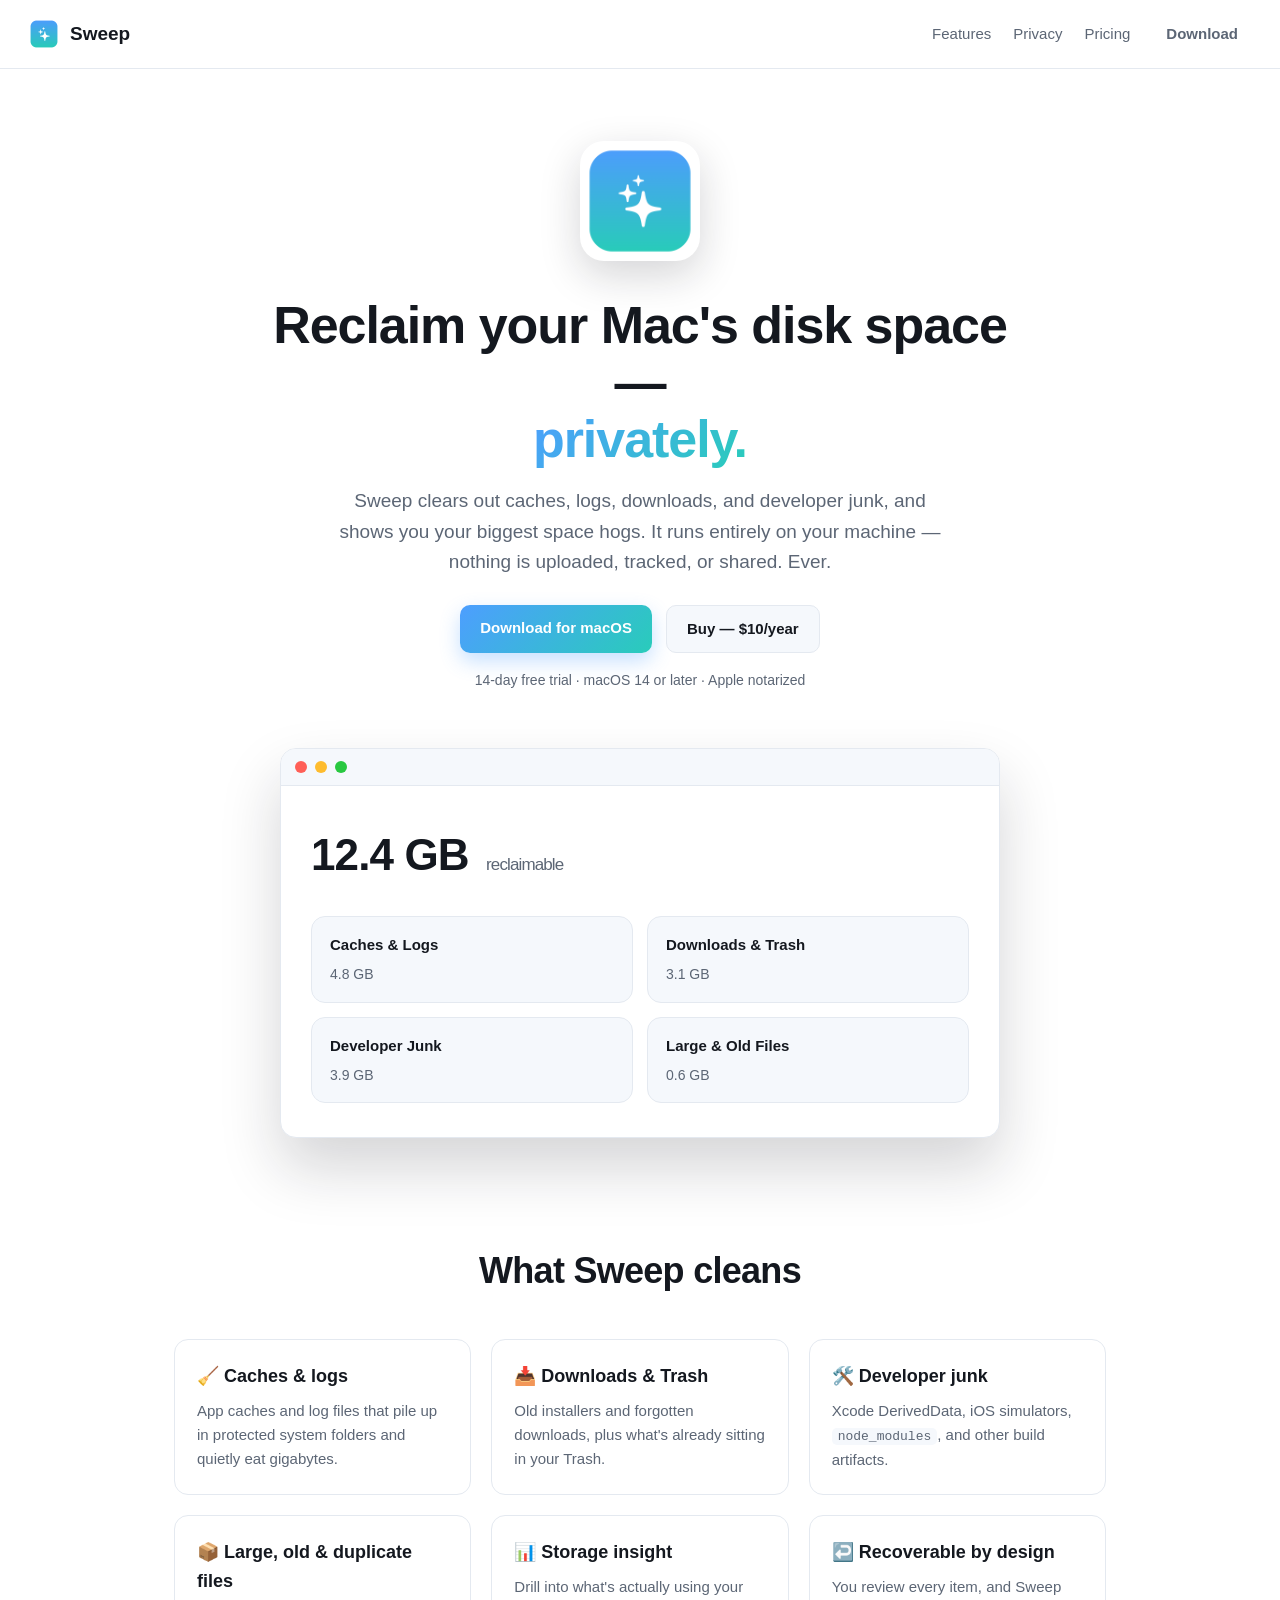
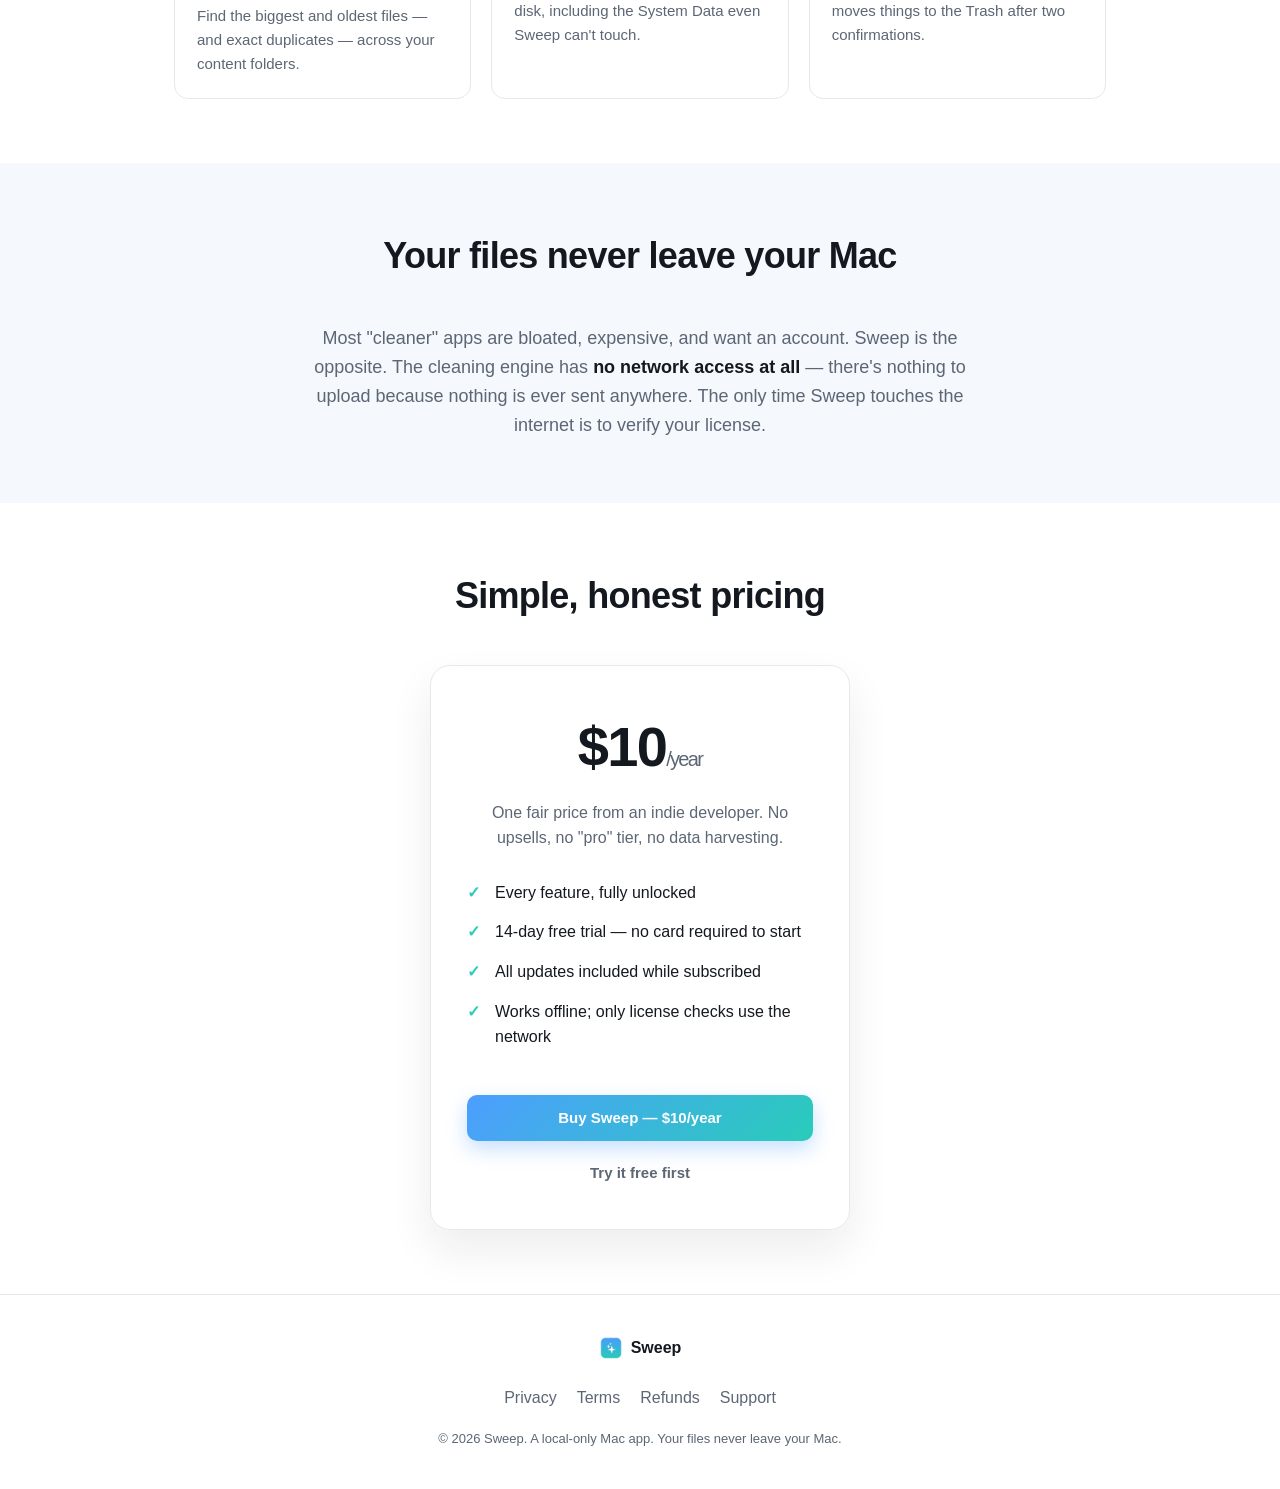
==== index.html @ a2a2dd5b "Add Sweep landing page and store legal pages Co-Authored-By: Claude Opus 4.8 <noreply@anthropic.com>" ====
<!DOCTYPE html>
<html lang="en">
<head>
  <meta charset="UTF-8" />
  <meta name="viewport" content="width=device-width, initial-scale=1.0" />
  <title>Sweep — a fast, private Mac cleaner</title>
  <meta name="description" content="Sweep reclaims disk space on your Mac by clearing caches, logs, downloads, and developer junk. Runs entirely on your machine — your files never leave your Mac. $10/year." />
  <link rel="icon" href="assets/icon.png" />
  <link rel="stylesheet" href="styles.css" />
  <!-- Open Graph / social preview -->
  <meta property="og:title" content="Sweep — a fast, private Mac cleaner" />
  <meta property="og:description" content="Reclaim disk space on your Mac. Runs entirely offline — your files never leave your Mac. $10/year." />
  <meta property="og:image" content="assets/icon.png" />
  <meta property="og:type" content="website" />

  <!-- Lemon Squeezy checkout overlay. Loads lemon.js so Buy buttons open the
       overlay instead of a full page redirect. Harmless until you add a store. -->
  <script src="https://app.lemonsqueezy.com/js/lemon.js" defer></script>
</head>
<body>
  <header class="nav">
    <a class="brand" href="#top">
      <img src="assets/icon.png" alt="Sweep icon" width="32" height="32" />
      <span>Sweep</span>
    </a>
    <nav class="nav-links">
      <a href="#features">Features</a>
      <a href="#privacy">Privacy</a>
      <a href="#pricing">Pricing</a>
      <a class="btn btn-ghost" href="https://github.com/alyakan/sweep-app/releases/latest">Download</a>
    </nav>
  </header>

  <main id="top">
    <!-- HERO -->
    <section class="hero">
      <img class="hero-icon" src="assets/icon.png" alt="Sweep app icon" width="120" height="120" />
      <h1>Reclaim your Mac's disk space —<br /><span class="grad">privately.</span></h1>
      <p class="lede">
        Sweep clears out caches, logs, downloads, and developer junk, and shows you
        your biggest space hogs. It runs entirely on your machine — nothing is
        uploaded, tracked, or shared. Ever.
      </p>
      <div class="cta-row">
        <!-- Points at the latest GitHub Release of this repo (sweep-app). -->
        <a class="btn btn-primary" href="https://github.com/alyakan/sweep-app/releases/latest">Download for macOS</a>
        <!-- TODO: replace BUY_URL with your Lemon Squeezy product/checkout URL.
             With lemon.js loaded and the class below, it opens as an overlay. -->
        <a class="btn btn-secondary lemonsqueezy-button" href="BUY_URL">Buy — $10/year</a>
      </div>
      <p class="hero-note">14-day free trial · macOS 14 or later · Apple notarized</p>

      <!-- App preview. Drop a real screenshot at assets/screenshot.png and it
           replaces this mock automatically. -->
      <div class="preview">
        <div class="window">
          <div class="titlebar"><span class="dot red"></span><span class="dot yellow"></span><span class="dot green"></span></div>
          <div class="window-body">
            <div class="stat">12.4 GB <span>reclaimable</span></div>
            <div class="cards">
              <div class="card"><b>Caches &amp; Logs</b><span>4.8 GB</span></div>
              <div class="card"><b>Downloads &amp; Trash</b><span>3.1 GB</span></div>
              <div class="card"><b>Developer Junk</b><span>3.9 GB</span></div>
              <div class="card"><b>Large &amp; Old Files</b><span>0.6 GB</span></div>
            </div>
          </div>
        </div>
      </div>
    </section>

    <!-- FEATURES -->
    <section id="features" class="section">
      <h2>What Sweep cleans</h2>
      <div class="feature-grid">
        <div class="feature">
          <h3>🧹 Caches &amp; logs</h3>
          <p>App caches and log files that pile up in protected system folders and quietly eat gigabytes.</p>
        </div>
        <div class="feature">
          <h3>📥 Downloads &amp; Trash</h3>
          <p>Old installers and forgotten downloads, plus what's already sitting in your Trash.</p>
        </div>
        <div class="feature">
          <h3>🛠️ Developer junk</h3>
          <p>Xcode DerivedData, iOS simulators, <code>node_modules</code>, and other build artifacts.</p>
        </div>
        <div class="feature">
          <h3>📦 Large, old &amp; duplicate files</h3>
          <p>Find the biggest and oldest files — and exact duplicates — across your content folders.</p>
        </div>
        <div class="feature">
          <h3>📊 Storage insight</h3>
          <p>Drill into what's actually using your disk, including the System Data even Sweep can't touch.</p>
        </div>
        <div class="feature">
          <h3>↩️ Recoverable by design</h3>
          <p>You review every item, and Sweep moves things to the Trash after two confirmations.</p>
        </div>
      </div>
    </section>

    <!-- PRIVACY -->
    <section id="privacy" class="section privacy">
      <h2>Your files never leave your Mac</h2>
      <p class="privacy-lede">
        Most "cleaner" apps are bloated, expensive, and want an account. Sweep is the
        opposite. The cleaning engine has <strong>no network access at all</strong> —
        there's nothing to upload because nothing is ever sent anywhere. The only time
        Sweep touches the internet is to verify your license.
      </p>
    </section>

    <!-- PRICING -->
    <section id="pricing" class="section">
      <h2>Simple, honest pricing</h2>
      <div class="price-card">
        <div class="price">$10<span>/year</span></div>
        <p class="price-sub">One fair price from an indie developer. No upsells, no "pro" tier, no data harvesting.</p>
        <ul class="price-list">
          <li>Every feature, fully unlocked</li>
          <li>14-day free trial — no card required to start</li>
          <li>All updates included while subscribed</li>
          <li>Works offline; only license checks use the network</li>
        </ul>
        <a class="btn btn-primary lemonsqueezy-button" href="BUY_URL">Buy Sweep — $10/year</a>
        <a class="btn btn-ghost" href="https://github.com/alyakan/sweep-app/releases/latest">Try it free first</a>
      </div>
    </section>
  </main>

  <footer class="footer">
    <div class="footer-brand">
      <img src="assets/icon.png" alt="Sweep icon" width="24" height="24" />
      <span>Sweep</span>
    </div>
    <nav class="footer-links">
      <a href="privacy.html">Privacy</a>
      <a href="terms.html">Terms</a>
      <a href="refund.html">Refunds</a>
      <!-- TODO: set your real support email -->
      <a href="mailto:aly.yakan@gmail.com">Support</a>
    </nav>
    <p class="copyright">© 2026 Sweep. A local-only Mac app. Your files never leave your Mac.</p>
  </footer>
</body>
</html>
---- styles.css ----
:root {
  --blue: #4d9eff;
  --teal: #29ccba;
  --ink: #14181f;
  --muted: #5c6675;
  --bg: #ffffff;
  --bg-soft: #f5f8fc;
  --border: #e4e9f0;
  --radius: 14px;
  --grad: linear-gradient(135deg, var(--blue), var(--teal));
}

* { box-sizing: border-box; }

html { scroll-behavior: smooth; }

body {
  margin: 0;
  font-family: -apple-system, BlinkMacSystemFont, "Segoe UI", Roboto, Helvetica, Arial, sans-serif;
  color: var(--ink);
  background: var(--bg);
  line-height: 1.6;
  -webkit-font-smoothing: antialiased;
}

a { color: inherit; text-decoration: none; }

/* NAV */
.nav {
  position: sticky;
  top: 0;
  z-index: 10;
  display: flex;
  align-items: center;
  justify-content: space-between;
  padding: 14px 28px;
  background: rgba(255, 255, 255, 0.8);
  backdrop-filter: saturate(180%) blur(14px);
  border-bottom: 1px solid var(--border);
}
.brand { display: flex; align-items: center; gap: 10px; font-weight: 700; font-size: 19px; }
.brand img { border-radius: 8px; }
.nav-links { display: flex; align-items: center; gap: 22px; font-size: 15px; color: var(--muted); }
.nav-links a:hover { color: var(--ink); }

/* BUTTONS */
.btn {
  display: inline-block;
  padding: 11px 20px;
  border-radius: 10px;
  font-weight: 600;
  font-size: 15px;
  cursor: pointer;
  transition: transform 0.12s ease, box-shadow 0.12s ease, background 0.12s ease;
}
.btn:hover { transform: translateY(-1px); }
.btn-primary { background: var(--grad); color: #fff; box-shadow: 0 8px 20px rgba(77, 158, 255, 0.32); }
.btn-secondary { background: var(--bg-soft); color: var(--ink); border: 1px solid var(--border); }
.btn-ghost { background: transparent; color: var(--muted); padding: 8px 14px; }
.btn-ghost:hover { color: var(--ink); }

/* HERO */
.hero { text-align: center; padding: 72px 20px 40px; max-width: 820px; margin: 0 auto; }
.hero-icon { border-radius: 24px; box-shadow: 0 14px 40px rgba(20, 24, 31, 0.18); }
.hero h1 { font-size: clamp(34px, 6vw, 52px); line-height: 1.1; margin: 28px 0 18px; letter-spacing: -0.02em; }
.grad { background: var(--grad); -webkit-background-clip: text; background-clip: text; color: transparent; }
.lede { font-size: 19px; color: var(--muted); max-width: 620px; margin: 0 auto 28px; }
.cta-row { display: flex; gap: 14px; justify-content: center; flex-wrap: wrap; }
.hero-note { margin-top: 16px; font-size: 14px; color: var(--muted); }

/* APP PREVIEW MOCK */
.preview { margin: 56px auto 0; max-width: 720px; }
.window { border-radius: 16px; overflow: hidden; border: 1px solid var(--border); box-shadow: 0 30px 60px rgba(20, 24, 31, 0.18); background: #fff; }
.titlebar { display: flex; gap: 8px; padding: 12px 14px; background: var(--bg-soft); border-bottom: 1px solid var(--border); }
.dot { width: 12px; height: 12px; border-radius: 50%; }
.dot.red { background: #ff5f57; } .dot.yellow { background: #febc2e; } .dot.green { background: #28c840; }
.window-body { padding: 34px 30px; text-align: left; }
.stat { font-size: 44px; font-weight: 800; letter-spacing: -0.02em; }
.stat span { font-size: 17px; font-weight: 500; color: var(--muted); margin-left: 6px; }
.cards { display: grid; grid-template-columns: repeat(2, 1fr); gap: 14px; margin-top: 26px; }
.card { border: 1px solid var(--border); border-radius: var(--radius); padding: 16px 18px; display: flex; flex-direction: column; gap: 6px; background: var(--bg-soft); }
.card b { font-size: 15px; } .card span { color: var(--muted); font-size: 14px; }

/* SECTIONS */
.section { max-width: 980px; margin: 0 auto; padding: 64px 24px; }
.section h2 { font-size: clamp(26px, 4vw, 36px); text-align: center; margin: 0 0 40px; letter-spacing: -0.02em; }

.feature-grid { display: grid; grid-template-columns: repeat(auto-fit, minmax(260px, 1fr)); gap: 20px; }
.feature { border: 1px solid var(--border); border-radius: var(--radius); padding: 22px; background: #fff; }
.feature h3 { margin: 0 0 8px; font-size: 18px; }
.feature p { margin: 0; color: var(--muted); font-size: 15px; }
.feature code { background: var(--bg-soft); padding: 1px 6px; border-radius: 5px; font-size: 13px; }

/* PRIVACY */
.privacy { text-align: center; background: var(--bg-soft); max-width: none; }
.privacy-lede { max-width: 680px; margin: 0 auto; font-size: 18px; color: var(--muted); }
.privacy-lede strong { color: var(--ink); }

/* PRICING */
.price-card { max-width: 420px; margin: 0 auto; border: 1px solid var(--border); border-radius: 20px; padding: 36px; text-align: center; box-shadow: 0 20px 44px rgba(20, 24, 31, 0.08); }
.price { font-size: 56px; font-weight: 800; letter-spacing: -0.03em; }
.price span { font-size: 20px; font-weight: 500; color: var(--muted); }
.price-sub { color: var(--muted); margin: 8px 0 22px; }
.price-list { list-style: none; padding: 0; margin: 0 0 26px; text-align: left; display: inline-block; }
.price-list li { padding: 7px 0 7px 28px; position: relative; }
.price-list li::before { content: "✓"; position: absolute; left: 0; color: var(--teal); font-weight: 800; }
.price-card .btn { display: block; margin-top: 12px; }

/* FOOTER */
.footer { border-top: 1px solid var(--border); padding: 40px 24px; text-align: center; color: var(--muted); }
.footer-brand { display: inline-flex; align-items: center; gap: 8px; font-weight: 700; color: var(--ink); }
.footer-brand img { border-radius: 6px; }
.footer-links { display: flex; gap: 20px; justify-content: center; margin: 18px 0; flex-wrap: wrap; }
.footer-links a:hover { color: var(--ink); }
.copyright { font-size: 13px; margin: 0; }

/* LEGAL PAGES */
.legal { max-width: 720px; margin: 0 auto; padding: 60px 24px; }
.legal h1 { font-size: 34px; letter-spacing: -0.02em; }
.legal h2 { font-size: 21px; margin-top: 32px; }
.legal p, .legal li { color: var(--muted); }
.legal .back { display: inline-block; margin-bottom: 24px; color: var(--blue); font-weight: 600; }

@media (max-width: 560px) {
  .nav-links a:not(.btn) { display: none; }
  .cards { grid-template-columns: 1fr; }
}
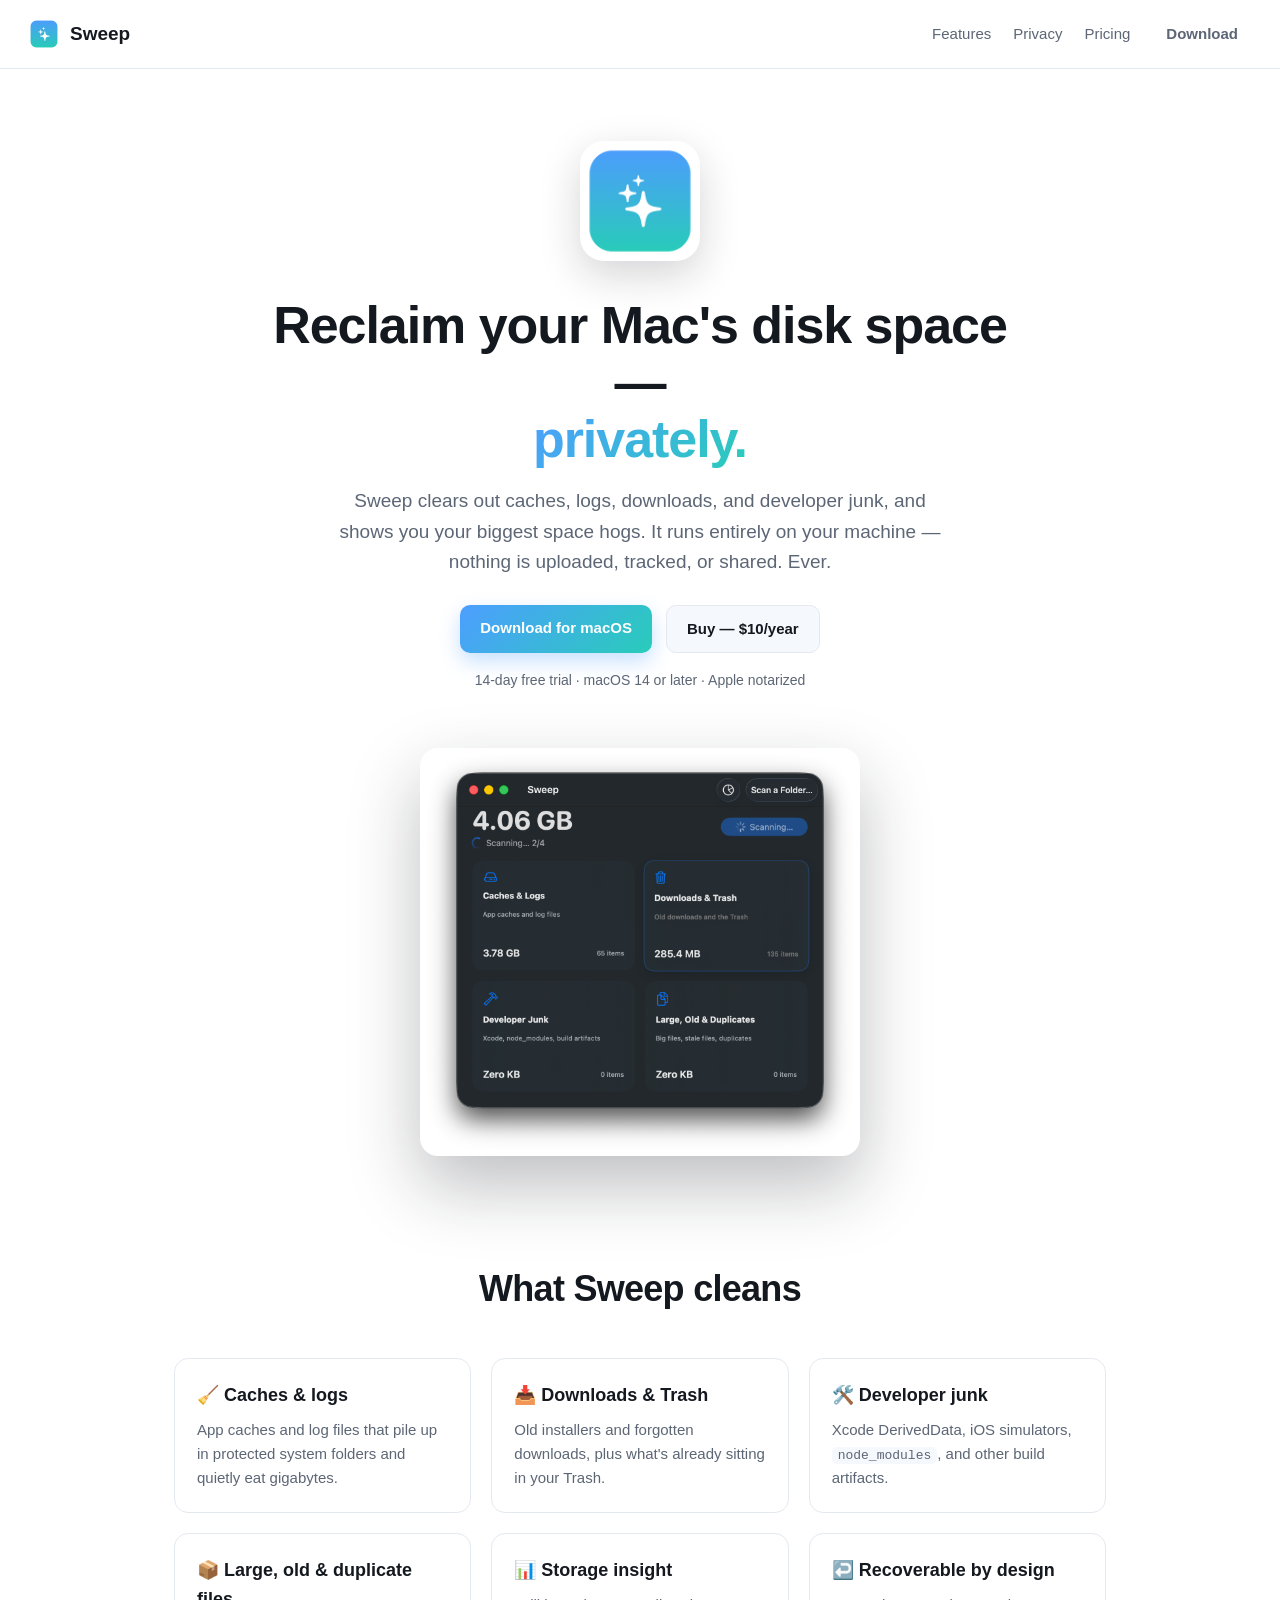
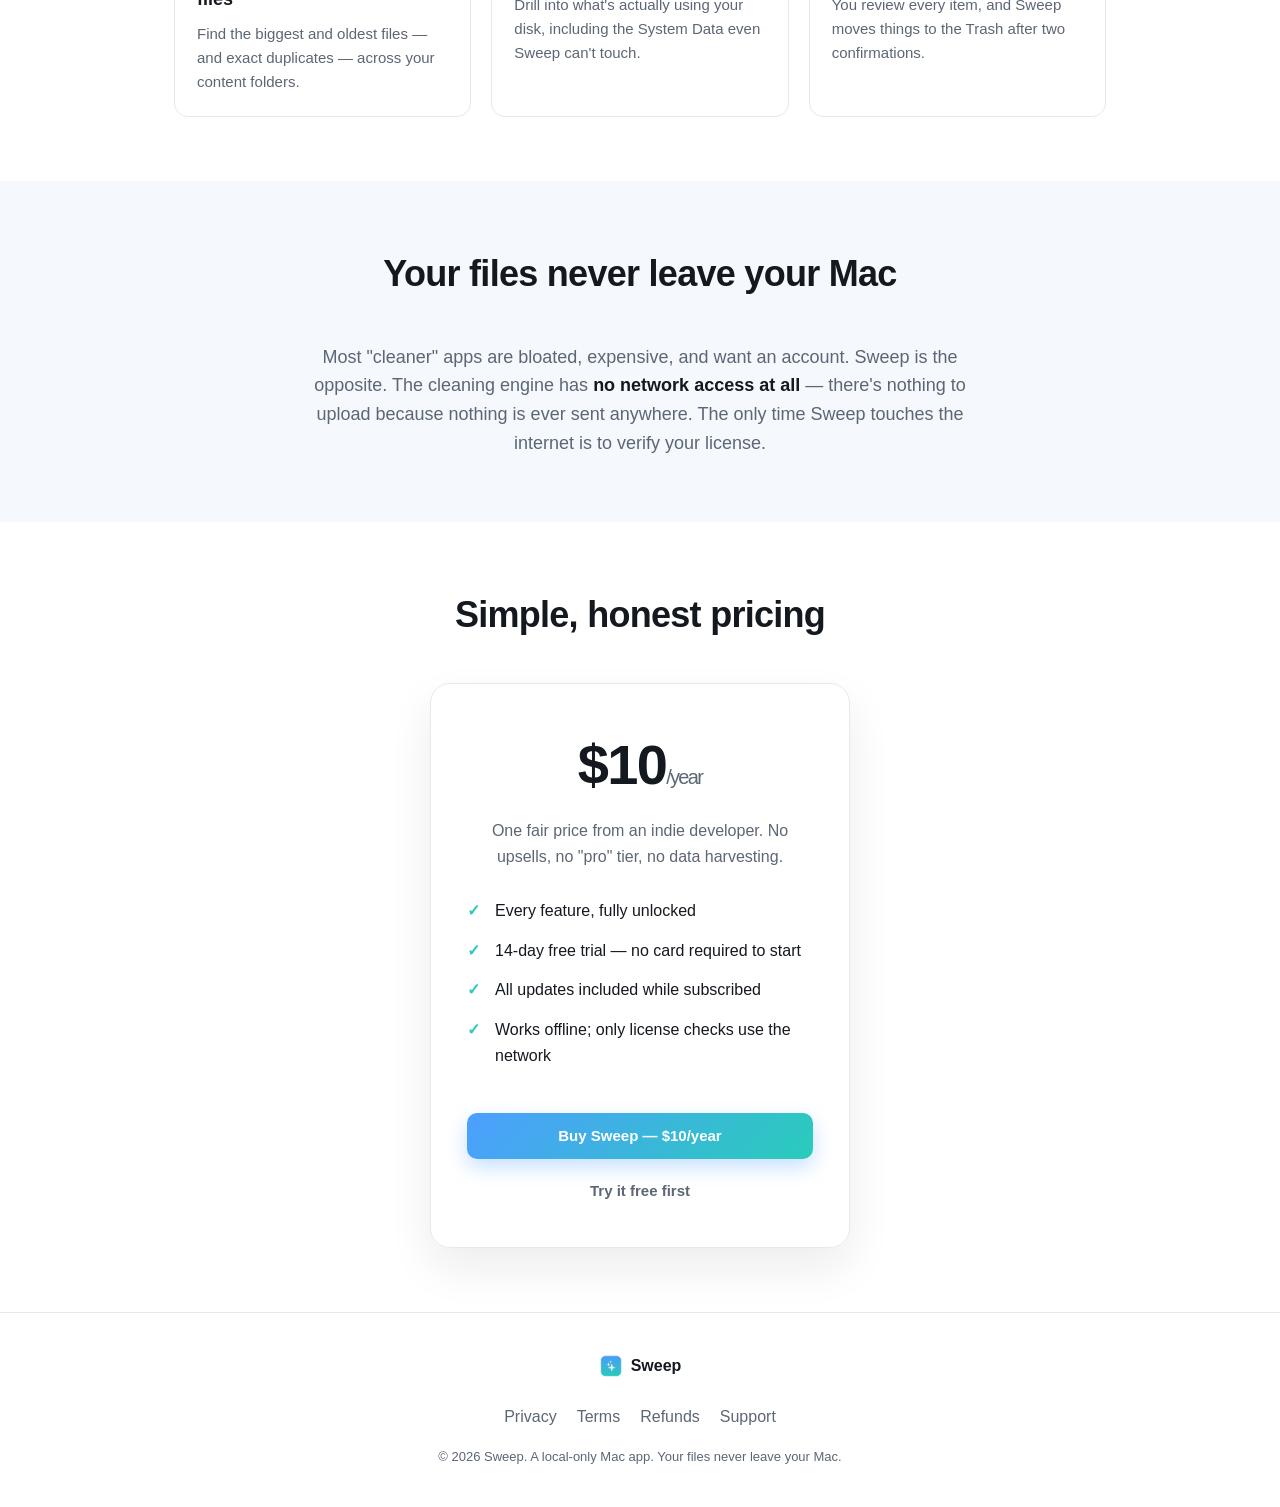
==== commit e0be4cdd: "Use real app screenshot in hero instead of CSS mock Co-Authored-By: Claude Opus 4.8 <noreply@anthrop" ====
--- a/index.html
+++ b/index.html
@@ -50,21 +50,9 @@
       </div>
       <p class="hero-note">14-day free trial · macOS 14 or later · Apple notarized</p>
 
-      <!-- App preview. Drop a real screenshot at assets/screenshot.png and it
-           replaces this mock automatically. -->
+      <!-- App preview screenshot. -->
       <div class="preview">
-        <div class="window">
-          <div class="titlebar"><span class="dot red"></span><span class="dot yellow"></span><span class="dot green"></span></div>
-          <div class="window-body">
-            <div class="stat">12.4 GB <span>reclaimable</span></div>
-            <div class="cards">
-              <div class="card"><b>Caches &amp; Logs</b><span>4.8 GB</span></div>
-              <div class="card"><b>Downloads &amp; Trash</b><span>3.1 GB</span></div>
-              <div class="card"><b>Developer Junk</b><span>3.9 GB</span></div>
-              <div class="card"><b>Large &amp; Old Files</b><span>0.6 GB</span></div>
-            </div>
-          </div>
-        </div>
+        <img src="assets/screenshot.png" alt="Sweep scanning a Mac — 4 GB reclaimable across caches, logs, downloads, and developer junk" />
       </div>
     </section>
 
--- a/styles.css
+++ b/styles.css
@@ -68,18 +68,9 @@
 .cta-row { display: flex; gap: 14px; justify-content: center; flex-wrap: wrap; }
 .hero-note { margin-top: 16px; font-size: 14px; color: var(--muted); }
 
-/* APP PREVIEW MOCK */
-.preview { margin: 56px auto 0; max-width: 720px; }
-.window { border-radius: 16px; overflow: hidden; border: 1px solid var(--border); box-shadow: 0 30px 60px rgba(20, 24, 31, 0.18); background: #fff; }
-.titlebar { display: flex; gap: 8px; padding: 12px 14px; background: var(--bg-soft); border-bottom: 1px solid var(--border); }
-.dot { width: 12px; height: 12px; border-radius: 50%; }
-.dot.red { background: #ff5f57; } .dot.yellow { background: #febc2e; } .dot.green { background: #28c840; }
-.window-body { padding: 34px 30px; text-align: left; }
-.stat { font-size: 44px; font-weight: 800; letter-spacing: -0.02em; }
-.stat span { font-size: 17px; font-weight: 500; color: var(--muted); margin-left: 6px; }
-.cards { display: grid; grid-template-columns: repeat(2, 1fr); gap: 14px; margin-top: 26px; }
-.card { border: 1px solid var(--border); border-radius: var(--radius); padding: 16px 18px; display: flex; flex-direction: column; gap: 6px; background: var(--bg-soft); }
-.card b { font-size: 15px; } .card span { color: var(--muted); font-size: 14px; }
+/* APP PREVIEW SCREENSHOT */
+.preview { margin: 56px auto 0; max-width: 440px; }
+.preview img { width: 100%; height: auto; display: block; border-radius: 18px; box-shadow: 0 30px 70px rgba(20, 24, 31, 0.28); }
 
 /* SECTIONS */
 .section { max-width: 980px; margin: 0 auto; padding: 64px 24px; }
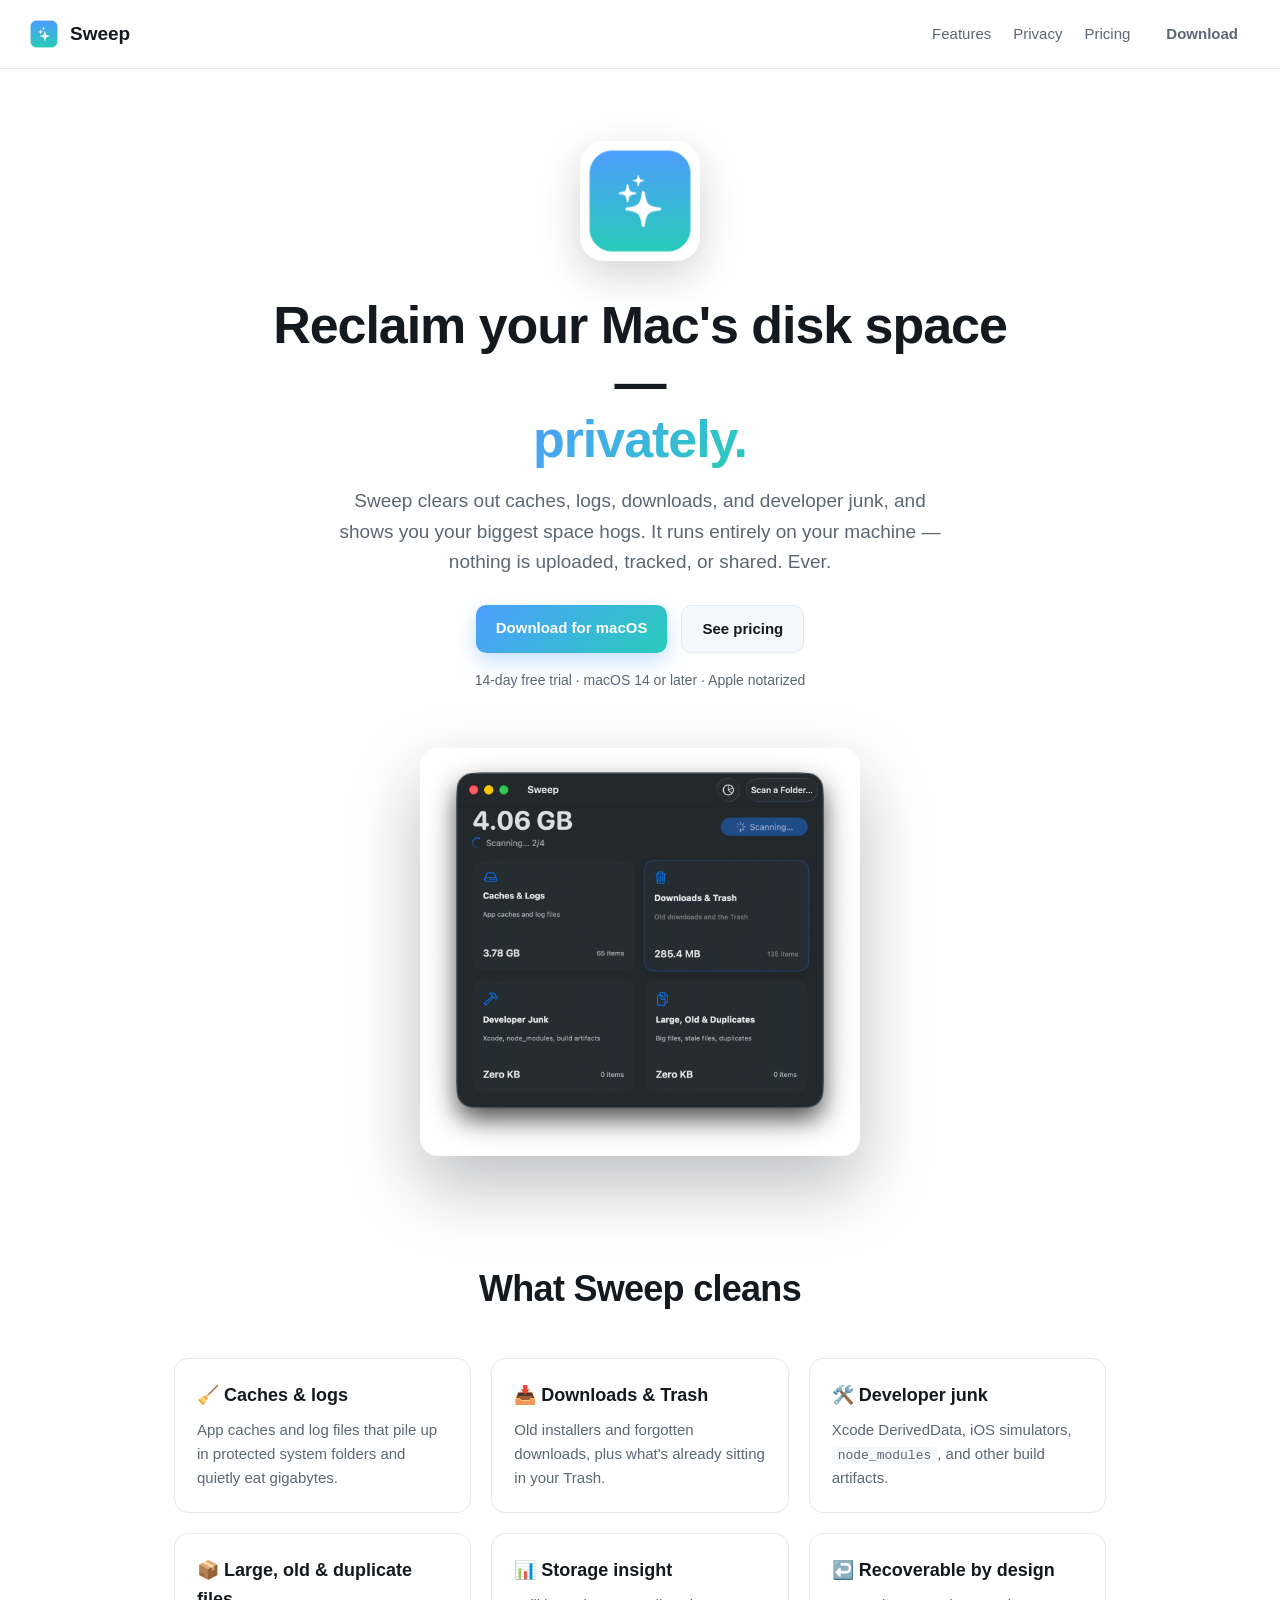
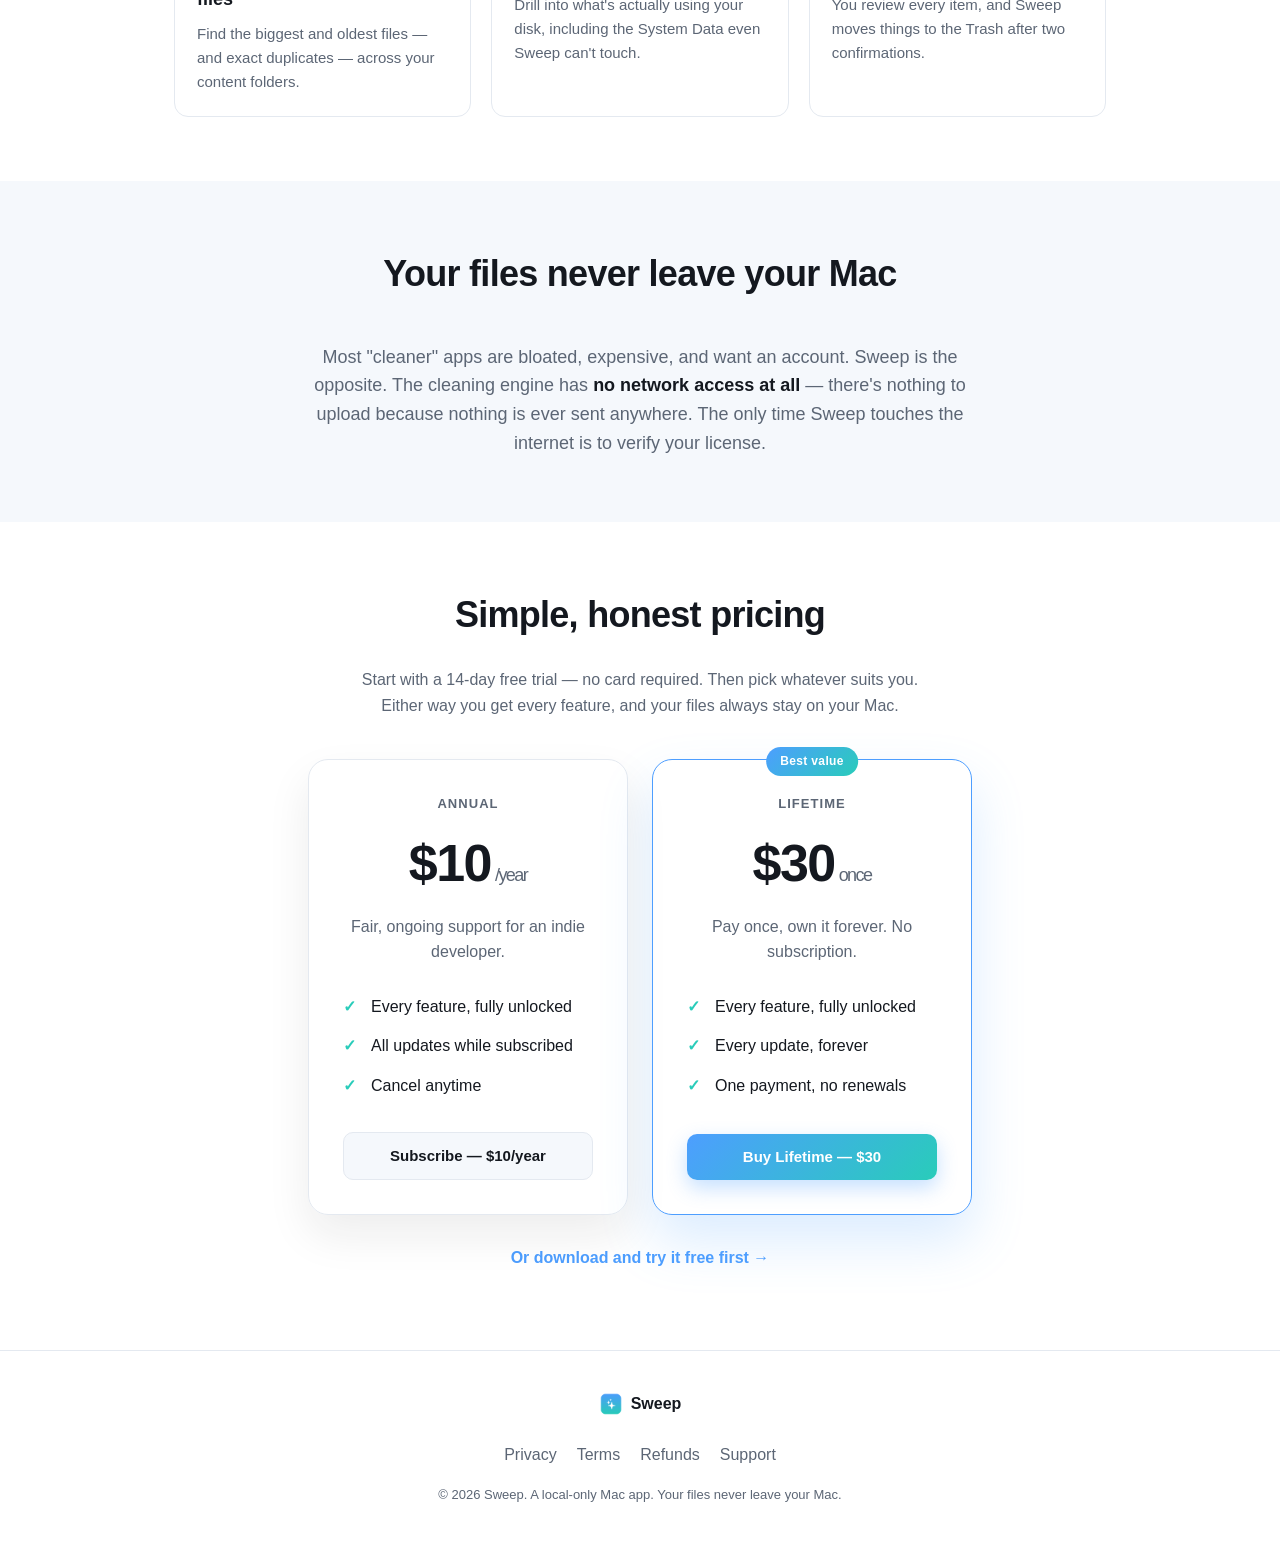
==== commit 5f2cd19b: "Add $30 lifetime tier alongside $10/yr on pricing Two-card pricing grid (Annual subscription + Lifet" ====
--- a/index.html
+++ b/index.html
@@ -44,9 +44,7 @@
       <div class="cta-row">
         <!-- Points at the latest GitHub Release of this repo (sweep-app). -->
         <a class="btn btn-primary" href="https://github.com/alyakan/sweep-app/releases/latest">Download for macOS</a>
-        <!-- TODO: replace BUY_URL with your Lemon Squeezy product/checkout URL.
-             With lemon.js loaded and the class below, it opens as an overlay. -->
-        <a class="btn btn-secondary lemonsqueezy-button" href="BUY_URL">Buy — $10/year</a>
+        <a class="btn btn-secondary" href="#pricing">See pricing</a>
       </div>
       <p class="hero-note">14-day free trial · macOS 14 or later · Apple notarized</p>
 
@@ -101,18 +99,45 @@
     <!-- PRICING -->
     <section id="pricing" class="section">
       <h2>Simple, honest pricing</h2>
-      <div class="price-card">
-        <div class="price">$10<span>/year</span></div>
-        <p class="price-sub">One fair price from an indie developer. No upsells, no "pro" tier, no data harvesting.</p>
-        <ul class="price-list">
-          <li>Every feature, fully unlocked</li>
-          <li>14-day free trial — no card required to start</li>
-          <li>All updates included while subscribed</li>
-          <li>Works offline; only license checks use the network</li>
-        </ul>
-        <a class="btn btn-primary lemonsqueezy-button" href="BUY_URL">Buy Sweep — $10/year</a>
-        <a class="btn btn-ghost" href="https://github.com/alyakan/sweep-app/releases/latest">Try it free first</a>
+      <p class="pricing-intro">
+        Start with a 14-day free trial — no card required. Then pick whatever suits you.
+        Either way you get every feature, and your files always stay on your Mac.
+      </p>
+      <div class="price-grid">
+
+        <!-- Annual subscription -->
+        <div class="price-card">
+          <div class="plan-name">Annual</div>
+          <div class="price">$10<span>/year</span></div>
+          <p class="price-sub">Fair, ongoing support for an indie developer.</p>
+          <ul class="price-list">
+            <li>Every feature, fully unlocked</li>
+            <li>All updates while subscribed</li>
+            <li>Cancel anytime</li>
+          </ul>
+          <!-- TODO: replace BUY_URL_ANNUAL with your Lemon Squeezy annual checkout URL. -->
+          <a class="btn btn-secondary lemonsqueezy-button" href="BUY_URL_ANNUAL">Subscribe — $10/year</a>
+        </div>
+
+        <!-- Lifetime one-time purchase -->
+        <div class="price-card featured">
+          <div class="badge">Best value</div>
+          <div class="plan-name">Lifetime</div>
+          <div class="price">$30<span>once</span></div>
+          <p class="price-sub">Pay once, own it forever. No subscription.</p>
+          <ul class="price-list">
+            <li>Every feature, fully unlocked</li>
+            <li>Every update, forever</li>
+            <li>One payment, no renewals</li>
+          </ul>
+          <!-- TODO: replace BUY_URL_LIFETIME with your Lemon Squeezy lifetime checkout URL. -->
+          <a class="btn btn-primary lemonsqueezy-button" href="BUY_URL_LIFETIME">Buy Lifetime — $30</a>
+        </div>
+
       </div>
+      <p class="pricing-foot">
+        <a href="https://github.com/alyakan/sweep-app/releases/latest">Or download and try it free first →</a>
+      </p>
     </section>
   </main>
 
--- a/styles.css
+++ b/styles.css
@@ -88,14 +88,21 @@
 .privacy-lede strong { color: var(--ink); }
 
 /* PRICING */
-.price-card { max-width: 420px; margin: 0 auto; border: 1px solid var(--border); border-radius: 20px; padding: 36px; text-align: center; box-shadow: 0 20px 44px rgba(20, 24, 31, 0.08); }
-.price { font-size: 56px; font-weight: 800; letter-spacing: -0.03em; }
-.price span { font-size: 20px; font-weight: 500; color: var(--muted); }
-.price-sub { color: var(--muted); margin: 8px 0 22px; }
+.pricing-intro { max-width: 560px; margin: -16px auto 40px; text-align: center; color: var(--muted); }
+.price-grid { display: grid; grid-template-columns: repeat(auto-fit, minmax(260px, 320px)); gap: 24px; justify-content: center; align-items: stretch; }
+.price-card { position: relative; display: flex; flex-direction: column; border: 1px solid var(--border); border-radius: 20px; padding: 34px; text-align: center; box-shadow: 0 20px 44px rgba(20, 24, 31, 0.08); }
+.price-card.featured { border-color: var(--blue); box-shadow: 0 26px 54px rgba(77, 158, 255, 0.20); }
+.badge { position: absolute; top: -13px; left: 50%; transform: translateX(-50%); background: var(--grad); color: #fff; font-size: 12px; font-weight: 700; letter-spacing: 0.03em; padding: 5px 14px; border-radius: 999px; white-space: nowrap; }
+.plan-name { font-size: 13px; font-weight: 700; text-transform: uppercase; letter-spacing: 0.08em; color: var(--muted); margin-bottom: 8px; }
+.price { font-size: 52px; font-weight: 800; letter-spacing: -0.03em; }
+.price span { font-size: 18px; font-weight: 500; color: var(--muted); margin-left: 4px; }
+.price-sub { color: var(--muted); margin: 8px 0 22px; min-height: 44px; }
 .price-list { list-style: none; padding: 0; margin: 0 0 26px; text-align: left; display: inline-block; }
 .price-list li { padding: 7px 0 7px 28px; position: relative; }
 .price-list li::before { content: "✓"; position: absolute; left: 0; color: var(--teal); font-weight: 800; }
-.price-card .btn { display: block; margin-top: 12px; }
+.price-card .btn { display: block; margin-top: auto; }
+.pricing-foot { text-align: center; margin-top: 30px; }
+.pricing-foot a { color: var(--blue); font-weight: 600; }
 
 /* FOOTER */
 .footer { border-top: 1px solid var(--border); padding: 40px 24px; text-align: center; color: var(--muted); }
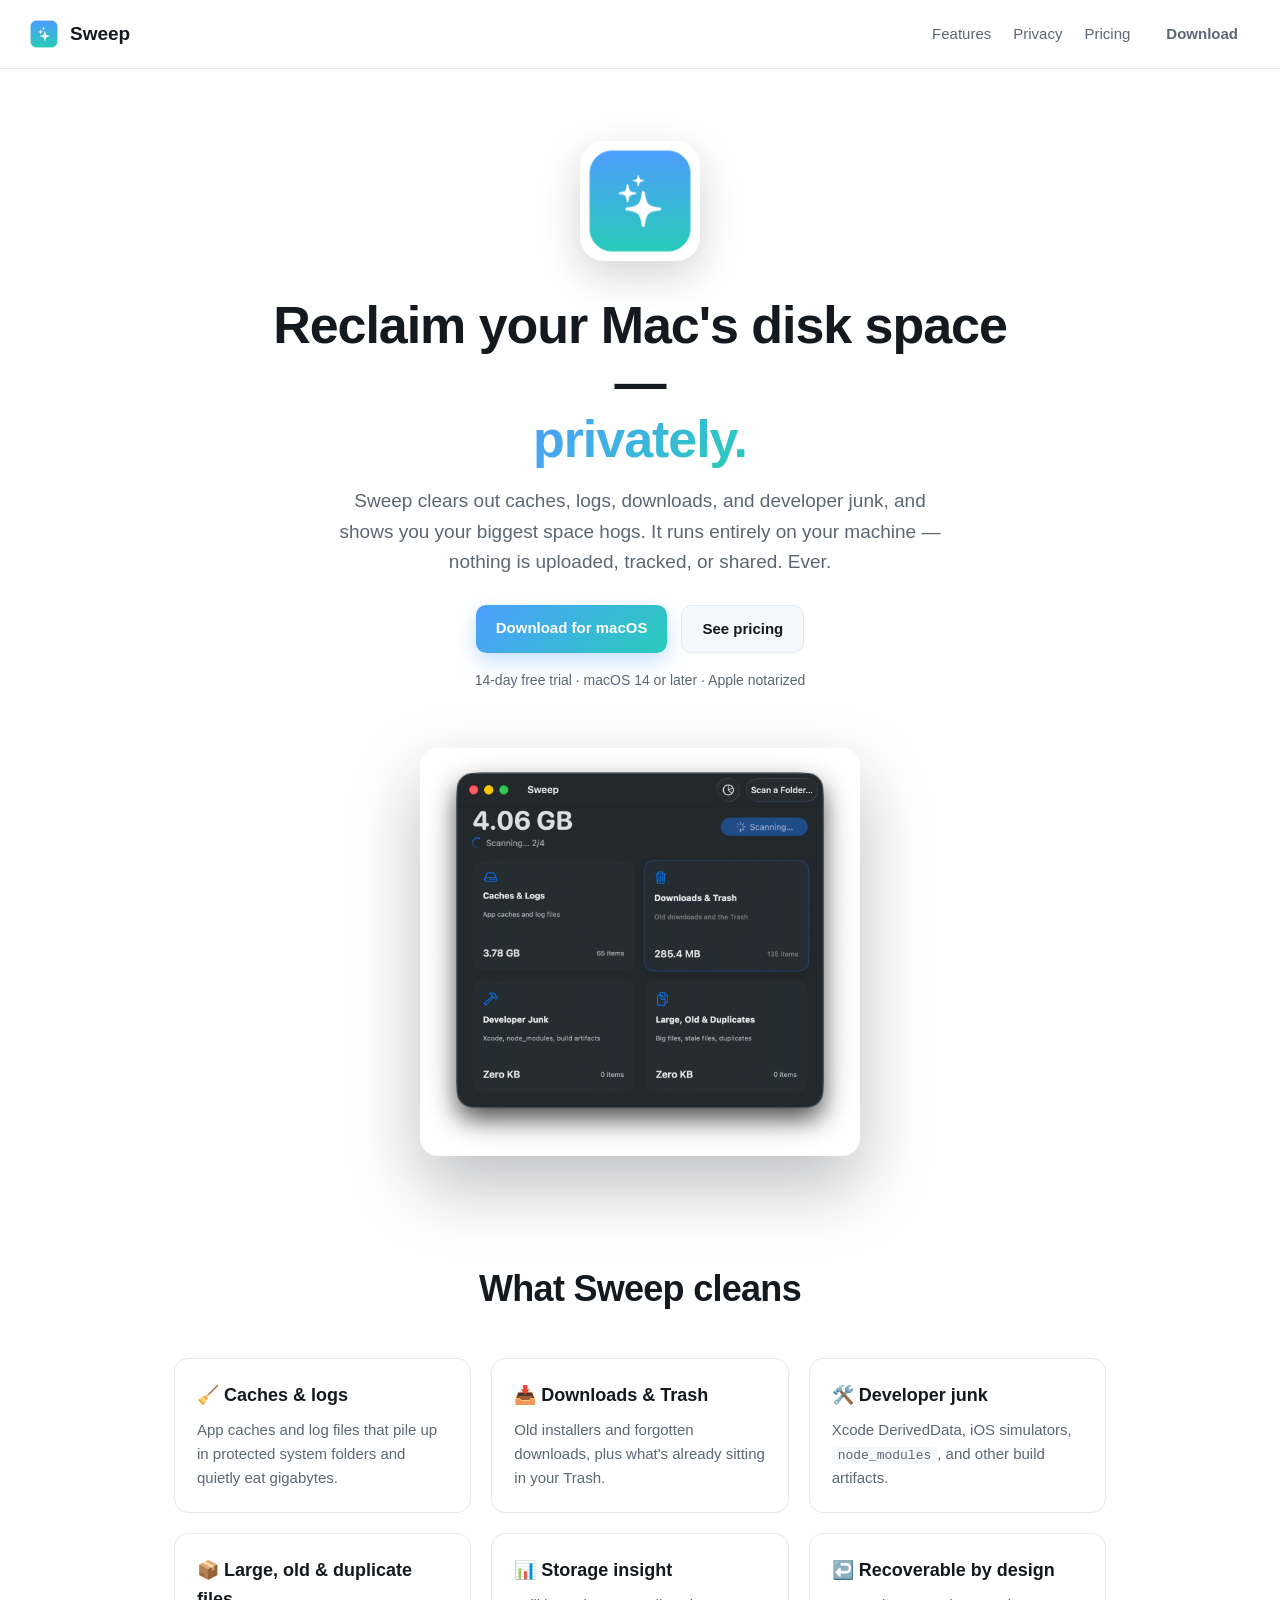
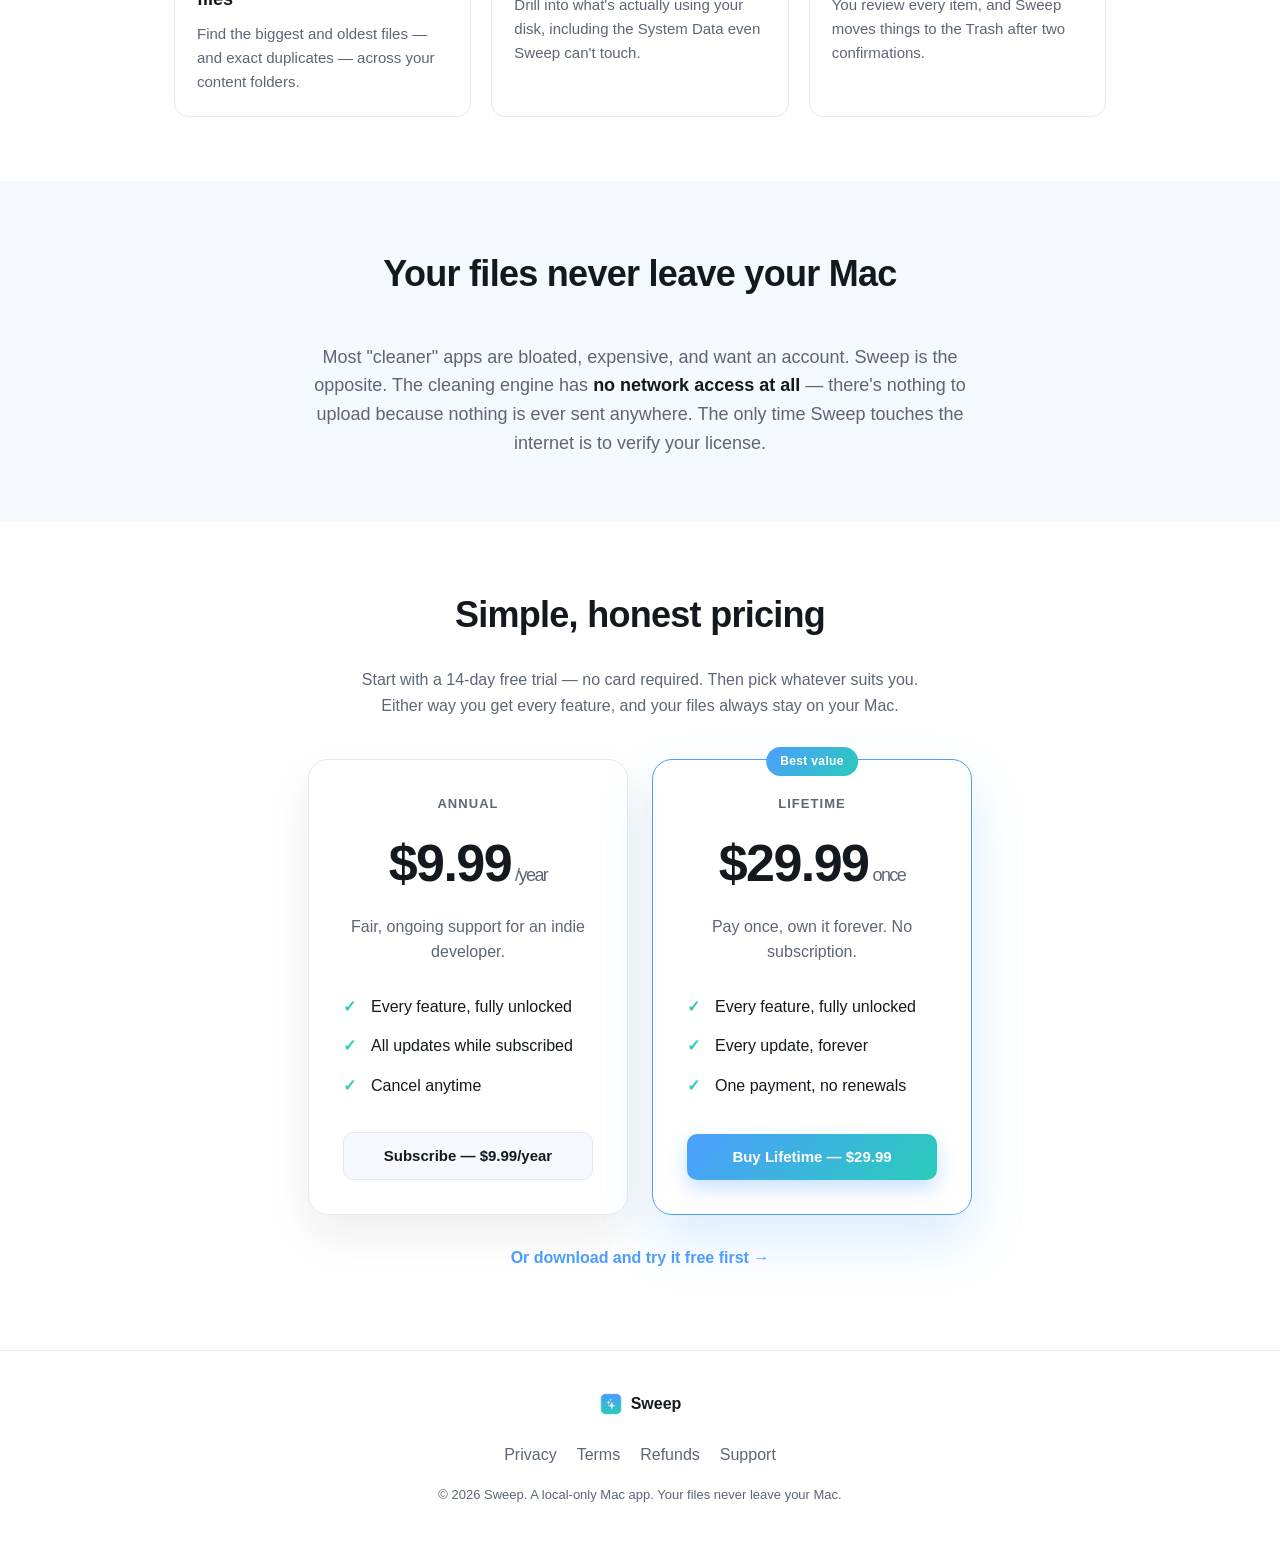
==== commit 8b131fef: "Update prices to $9.99/yr and $29.99 lifetime Match the Lemon Squeezy variants (USD). Updates pricin" ====
--- a/index.html
+++ b/index.html
@@ -4,12 +4,12 @@
   <meta charset="UTF-8" />
   <meta name="viewport" content="width=device-width, initial-scale=1.0" />
   <title>Sweep — a fast, private Mac cleaner</title>
-  <meta name="description" content="Sweep reclaims disk space on your Mac by clearing caches, logs, downloads, and developer junk. Runs entirely on your machine — your files never leave your Mac. $10/year." />
+  <meta name="description" content="Sweep reclaims disk space on your Mac by clearing caches, logs, downloads, and developer junk. Runs entirely on your machine — your files never leave your Mac. $9.99/year or $29.99 lifetime." />
   <link rel="icon" href="assets/icon.png" />
   <link rel="stylesheet" href="styles.css" />
   <!-- Open Graph / social preview -->
   <meta property="og:title" content="Sweep — a fast, private Mac cleaner" />
-  <meta property="og:description" content="Reclaim disk space on your Mac. Runs entirely offline — your files never leave your Mac. $10/year." />
+  <meta property="og:description" content="Reclaim disk space on your Mac. Runs entirely offline — your files never leave your Mac. $9.99/year or $29.99 lifetime." />
   <meta property="og:image" content="assets/icon.png" />
   <meta property="og:type" content="website" />
 
@@ -108,7 +108,7 @@
         <!-- Annual subscription -->
         <div class="price-card">
           <div class="plan-name">Annual</div>
-          <div class="price">$10<span>/year</span></div>
+          <div class="price">$9.99<span>/year</span></div>
           <p class="price-sub">Fair, ongoing support for an indie developer.</p>
           <ul class="price-list">
             <li>Every feature, fully unlocked</li>
@@ -116,14 +116,14 @@
             <li>Cancel anytime</li>
           </ul>
           <!-- TODO: replace BUY_URL_ANNUAL with your Lemon Squeezy annual checkout URL. -->
-          <a class="btn btn-secondary lemonsqueezy-button" href="BUY_URL_ANNUAL">Subscribe — $10/year</a>
+          <a class="btn btn-secondary lemonsqueezy-button" href="BUY_URL_ANNUAL">Subscribe — $9.99/year</a>
         </div>
 
         <!-- Lifetime one-time purchase -->
         <div class="price-card featured">
           <div class="badge">Best value</div>
           <div class="plan-name">Lifetime</div>
-          <div class="price">$30<span>once</span></div>
+          <div class="price">$29.99<span>once</span></div>
           <p class="price-sub">Pay once, own it forever. No subscription.</p>
           <ul class="price-list">
             <li>Every feature, fully unlocked</li>
@@ -131,7 +131,7 @@
             <li>One payment, no renewals</li>
           </ul>
           <!-- TODO: replace BUY_URL_LIFETIME with your Lemon Squeezy lifetime checkout URL. -->
-          <a class="btn btn-primary lemonsqueezy-button" href="BUY_URL_LIFETIME">Buy Lifetime — $30</a>
+          <a class="btn btn-primary lemonsqueezy-button" href="BUY_URL_LIFETIME">Buy Lifetime — $29.99</a>
         </div>
 
       </div>
